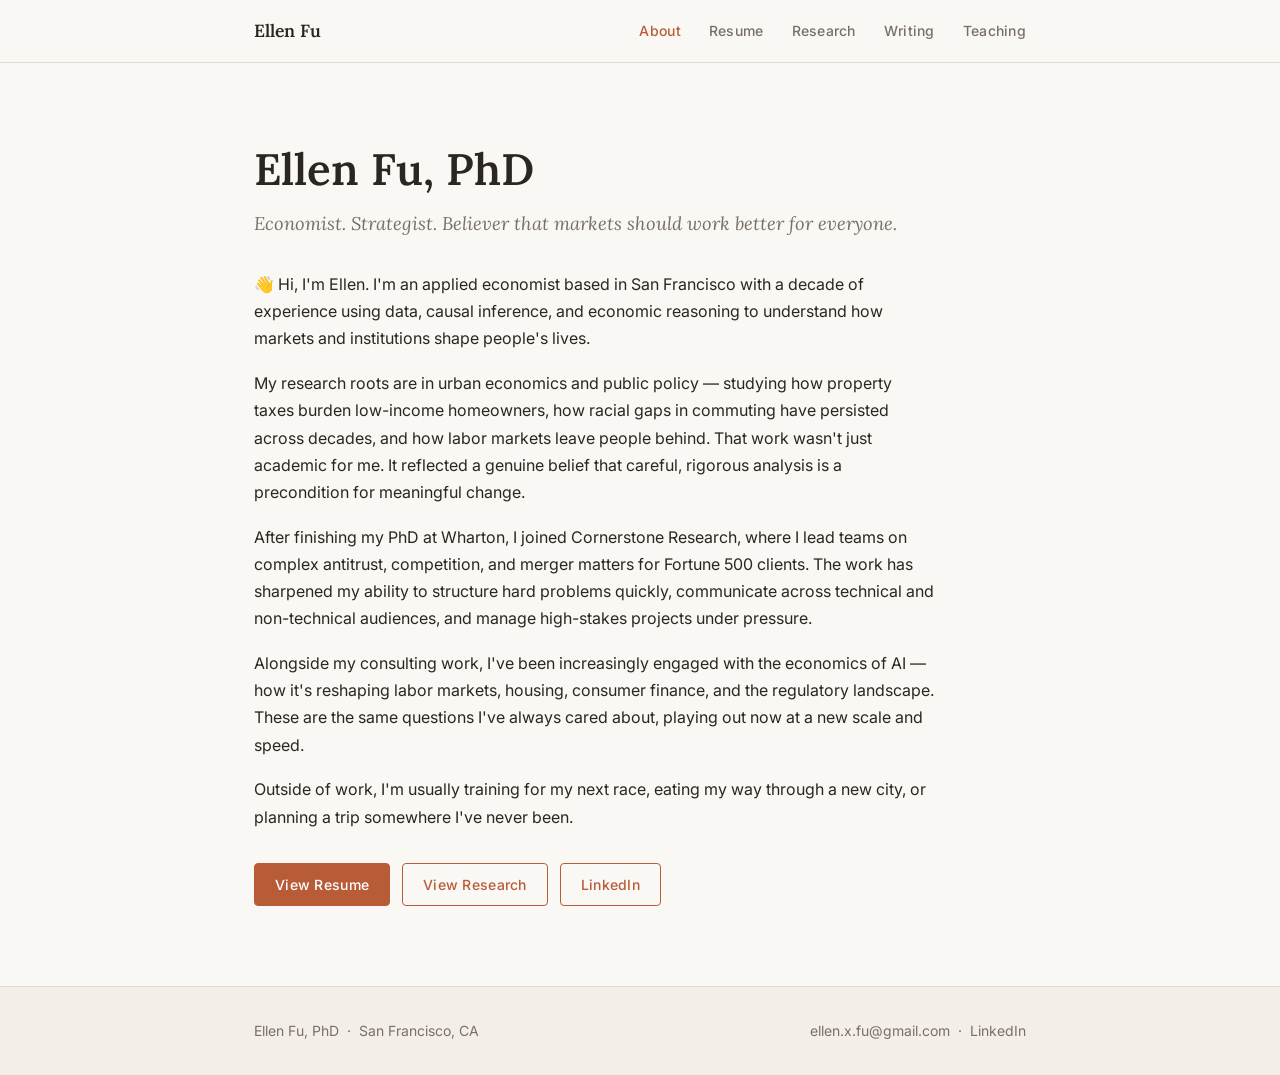
==== index.html @ 5c266d63 "Split into multi-page site" ====
<!DOCTYPE html>
<html lang="en">
<head>
  <meta charset="UTF-8" />
  <meta name="viewport" content="width=device-width, initial-scale=1.0" />
  <title>Ellen Fu, PhD</title>
  <link rel="preconnect" href="https://fonts.googleapis.com" />
  <link rel="preconnect" href="https://fonts.gstatic.com" crossorigin />
  <link href="https://fonts.googleapis.com/css2?family=Lora:ital,wght@0,400;0,600;1,400&family=Inter:wght@300;400;500&display=swap" rel="stylesheet" />
  <link rel="stylesheet" href="styles.css" />
</head>
<body>

  <header class="site-header">
    <nav class="nav-inner">
      <a class="nav-logo" href="index.html">Ellen Fu</a>
      <ul class="nav-links">
        <li><a href="index.html" class="active">About</a></li>
        <li><a href="resume.html">Resume</a></li>
        <li><a href="research.html">Research</a></li>
        <li><a href="writing.html">Writing</a></li>
        <li><a href="teaching.html">Teaching</a></li>
      </ul>
    </nav>
  </header>

  <main>
    <section class="section section-hero">
      <div class="container">
        <div class="hero-text">
          <h1>Ellen Fu, PhD</h1>
          <p class="tagline">Economist. Strategist. Believer that markets should work better for everyone.</p>
          <div class="bio">
            <p>👋 Hi, I'm Ellen. I'm an applied economist based in San Francisco with a decade of experience using data, causal inference, and economic reasoning to understand how markets and institutions shape people's lives.</p>
            <p>My research roots are in urban economics and public policy — studying how property taxes burden low-income homeowners, how racial gaps in commuting have persisted across decades, and how labor markets leave people behind. That work wasn't just academic for me. It reflected a genuine belief that careful, rigorous analysis is a precondition for meaningful change.</p>
            <p>After finishing my PhD at Wharton, I joined Cornerstone Research, where I lead teams on complex antitrust, competition, and merger matters for Fortune 500 clients. The work has sharpened my ability to structure hard problems quickly, communicate across technical and non-technical audiences, and manage high-stakes projects under pressure.</p>
            <p>Alongside my consulting work, I've been increasingly engaged with the economics of AI — how it's reshaping labor markets, housing, consumer finance, and the regulatory landscape. These are the same questions I've always cared about, playing out now at a new scale and speed.</p>
            <p>Outside of work, I'm usually training for my next race, eating my way through a new city, or planning a trip somewhere I've never been.</p>
          </div>
          <div class="hero-links">
            <a class="btn btn-primary" href="resume.html">View Resume</a>
            <a class="btn btn-secondary" href="research.html">View Research</a>
            <a class="btn btn-secondary" href="https://www.linkedin.com/in/ellenfu" target="_blank" rel="noopener">LinkedIn</a>
          </div>
        </div>
      </div>
    </section>
  </main>

  <footer class="site-footer">
    <div class="container footer-inner">
      <span>Ellen Fu, PhD &nbsp;·&nbsp; San Francisco, CA</span>
      <span>
        <a href="mailto:ellen.x.fu@gmail.com">ellen.x.fu@gmail.com</a>
        &nbsp;·&nbsp;
        <a href="https://www.linkedin.com/in/ellenfu" target="_blank" rel="noopener">LinkedIn</a>
      </span>
    </div>
  </footer>

</body>
</html>
---- styles.css ----
/* =========================================
   TOKENS
   ========================================= */
:root {
  --color-bg:        #FAF8F4;
  --color-bg-alt:    #F3EFE8;
  --color-text:      #2C2621;
  --color-text-muted:#7A6F66;
  --color-accent:    #B85C38;
  --color-accent-light: #E8C5B5;
  --color-border:    #E2DBD3;

  --font-serif: 'Lora', Georgia, serif;
  --font-sans:  'Inter', system-ui, sans-serif;

  --max-width: 820px;
  --section-pad: 5rem 1.5rem;
}

/* =========================================
   RESET & BASE
   ========================================= */
*, *::before, *::after { box-sizing: border-box; margin: 0; padding: 0; }

html { scroll-behavior: smooth; }

body {
  background: var(--color-bg);
  color: var(--color-text);
  font-family: var(--font-sans);
  font-size: 1rem;
  line-height: 1.7;
  -webkit-font-smoothing: antialiased;
}

a {
  color: var(--color-accent);
  text-decoration: none;
}
a:hover { text-decoration: underline; }

/* =========================================
   LAYOUT
   ========================================= */
.container {
  max-width: var(--max-width);
  margin: 0 auto;
  padding: 0 1.5rem;
}

.section { padding: var(--section-pad); }
.section-alt { background: var(--color-bg-alt); }

/* =========================================
   NAV
   ========================================= */
.site-header {
  position: sticky;
  top: 0;
  z-index: 100;
  background: var(--color-bg);
  border-bottom: 1px solid var(--color-border);
}

.nav-inner {
  max-width: var(--max-width);
  margin: 0 auto;
  padding: 1rem 1.5rem;
  display: flex;
  align-items: center;
  justify-content: space-between;
  gap: 1.5rem;
}

.nav-logo {
  font-family: var(--font-serif);
  font-size: 1.1rem;
  font-weight: 600;
  color: var(--color-text);
  white-space: nowrap;
}
.nav-logo:hover { text-decoration: none; color: var(--color-accent); }

.nav-links {
  list-style: none;
  display: flex;
  gap: 1.75rem;
  flex-wrap: wrap;
}

.nav-links a {
  font-size: 0.875rem;
  font-weight: 500;
  color: var(--color-text-muted);
  letter-spacing: 0.02em;
  transition: color 0.15s;
}
.nav-links a:hover,
.nav-links a.active {
  color: var(--color-accent);
  text-decoration: none;
}

/* =========================================
   HERO / ABOUT
   ========================================= */
.section-hero {
  padding-top: 5rem;
  padding-bottom: 5rem;
}

.section-hero h1 {
  font-family: var(--font-serif);
  font-size: clamp(2rem, 5vw, 2.75rem);
  font-weight: 600;
  line-height: 1.2;
  margin-bottom: 0.75rem;
  color: var(--color-text);
}

.tagline {
  font-family: var(--font-serif);
  font-style: italic;
  font-size: 1.15rem;
  color: var(--color-text-muted);
  margin-bottom: 2rem;
}

.bio p {
  margin-bottom: 1.1rem;
  font-size: 1rem;
  max-width: 68ch;
}
.bio p:last-child { margin-bottom: 0; }

.hero-links {
  margin-top: 2rem;
  display: flex;
  gap: 0.75rem;
  flex-wrap: wrap;
}

/* =========================================
   BUTTONS
   ========================================= */
.btn {
  display: inline-block;
  padding: 0.55rem 1.25rem;
  border-radius: 4px;
  font-size: 0.875rem;
  font-weight: 500;
  letter-spacing: 0.02em;
  transition: background 0.15s, color 0.15s, border-color 0.15s;
  white-space: nowrap;
}

.btn-primary {
  background: var(--color-accent);
  color: #fff;
  border: 1.5px solid var(--color-accent);
}
.btn-primary:hover {
  background: #9e4e2f;
  border-color: #9e4e2f;
  text-decoration: none;
  color: #fff;
}

.btn-secondary {
  background: transparent;
  color: var(--color-accent);
  border: 1.5px solid var(--color-accent);
}
.btn-secondary:hover {
  background: var(--color-accent-light);
  text-decoration: none;
  color: var(--color-accent);
}

/* =========================================
   SECTION HEADINGS & INTRO
   ========================================= */
.section h2 {
  font-family: var(--font-serif);
  font-size: clamp(1.5rem, 3.5vw, 2rem);
  font-weight: 600;
  margin-bottom: 1rem;
  color: var(--color-text);
}

.section h3 {
  font-family: var(--font-serif);
  font-size: 1.15rem;
  font-weight: 600;
  margin-top: 2.5rem;
  margin-bottom: 1rem;
  color: var(--color-text);
  padding-bottom: 0.4rem;
  border-bottom: 1px solid var(--color-border);
}

.section-intro {
  color: var(--color-text-muted);
  max-width: 68ch;
  margin-bottom: 1rem;
}
.section-intro:last-of-type { margin-bottom: 2rem; }

/* =========================================
   RESUME
   ========================================= */
.download-row {
  display: flex;
  gap: 0.75rem;
  flex-wrap: wrap;
  margin-bottom: 3rem;
}

.btn[aria-disabled="true"] {
  opacity: 0.5;
  cursor: default;
  pointer-events: none;
}

.resume-grid {
  display: grid;
  gap: 2rem;
}

.resume-block h3 {
  margin-top: 0;
}

.resume-item {
  display: flex;
  flex-direction: column;
  margin-bottom: 1rem;
}
.resume-item:last-child { margin-bottom: 0; }

.resume-title {
  font-weight: 500;
  color: var(--color-text);
}

.resume-org {
  font-size: 0.9rem;
  color: var(--color-text-muted);
}

.resume-note {
  font-size: 0.85rem;
  color: var(--color-text-muted);
  font-style: italic;
  margin-top: 0.15rem;
}

/* =========================================
   RESEARCH
   ========================================= */
.research-section {
  margin-bottom: 2.5rem;
}

.paper {
  margin-bottom: 2rem;
  padding-left: 1rem;
  border-left: 3px solid var(--color-accent-light);
}

.paper h4 {
  font-family: var(--font-serif);
  font-size: 1rem;
  font-weight: 600;
  margin-bottom: 0.25rem;
  line-height: 1.4;
}

.paper-authors {
  font-size: 0.875rem;
  color: var(--color-text-muted);
  margin-bottom: 0.2rem;
}

.paper-venue {
  font-size: 0.875rem;
  color: var(--color-text-muted);
  margin-bottom: 0.6rem;
}

.paper-abstract {
  font-size: 0.925rem;
  color: var(--color-text);
  max-width: 65ch;
}

.policy-list {
  list-style: none;
  display: flex;
  flex-direction: column;
  gap: 1rem;
}

.policy-list li {
  display: flex;
  flex-direction: column;
}

.policy-list a {
  font-weight: 500;
}

.policy-meta {
  font-size: 0.875rem;
  color: var(--color-text-muted);
}

/* =========================================
   WRITING
   ========================================= */
.writing-placeholder {
  font-style: italic;
  color: var(--color-text-muted);
  margin-top: 1rem;
}

/* =========================================
   TEACHING
   ========================================= */
.teaching-subsection { margin-top: 3rem; }

.course-list {
  display: flex;
  flex-direction: column;
  gap: 1.5rem;
}

.course-header {
  display: flex;
  flex-wrap: wrap;
  align-items: baseline;
  gap: 0.5rem;
  margin-bottom: 0.3rem;
}

.course-name {
  font-weight: 500;
  font-size: 1rem;
}

.course-meta {
  font-size: 0.85rem;
  color: var(--color-text-muted);
}

.course p {
  font-size: 0.925rem;
  color: var(--color-text-muted);
  max-width: 65ch;
}

/* =========================================
   FOOTER
   ========================================= */
.site-footer {
  background: var(--color-bg-alt);
  border-top: 1px solid var(--color-border);
  padding: 2rem 1.5rem;
}

.footer-inner {
  display: flex;
  flex-wrap: wrap;
  justify-content: space-between;
  gap: 0.5rem;
  font-size: 0.875rem;
  color: var(--color-text-muted);
}

.footer-inner a {
  color: var(--color-text-muted);
}
.footer-inner a:hover { color: var(--color-accent); }

/* =========================================
   RESPONSIVE
   ========================================= */
@media (max-width: 600px) {
  .nav-links { gap: 1rem; }
  .nav-links a { font-size: 0.8rem; }
  .section { padding: 3rem 1.25rem; }
  .hero-links { flex-direction: column; }
  .download-row { flex-direction: column; }
  .footer-inner { flex-direction: column; }
}
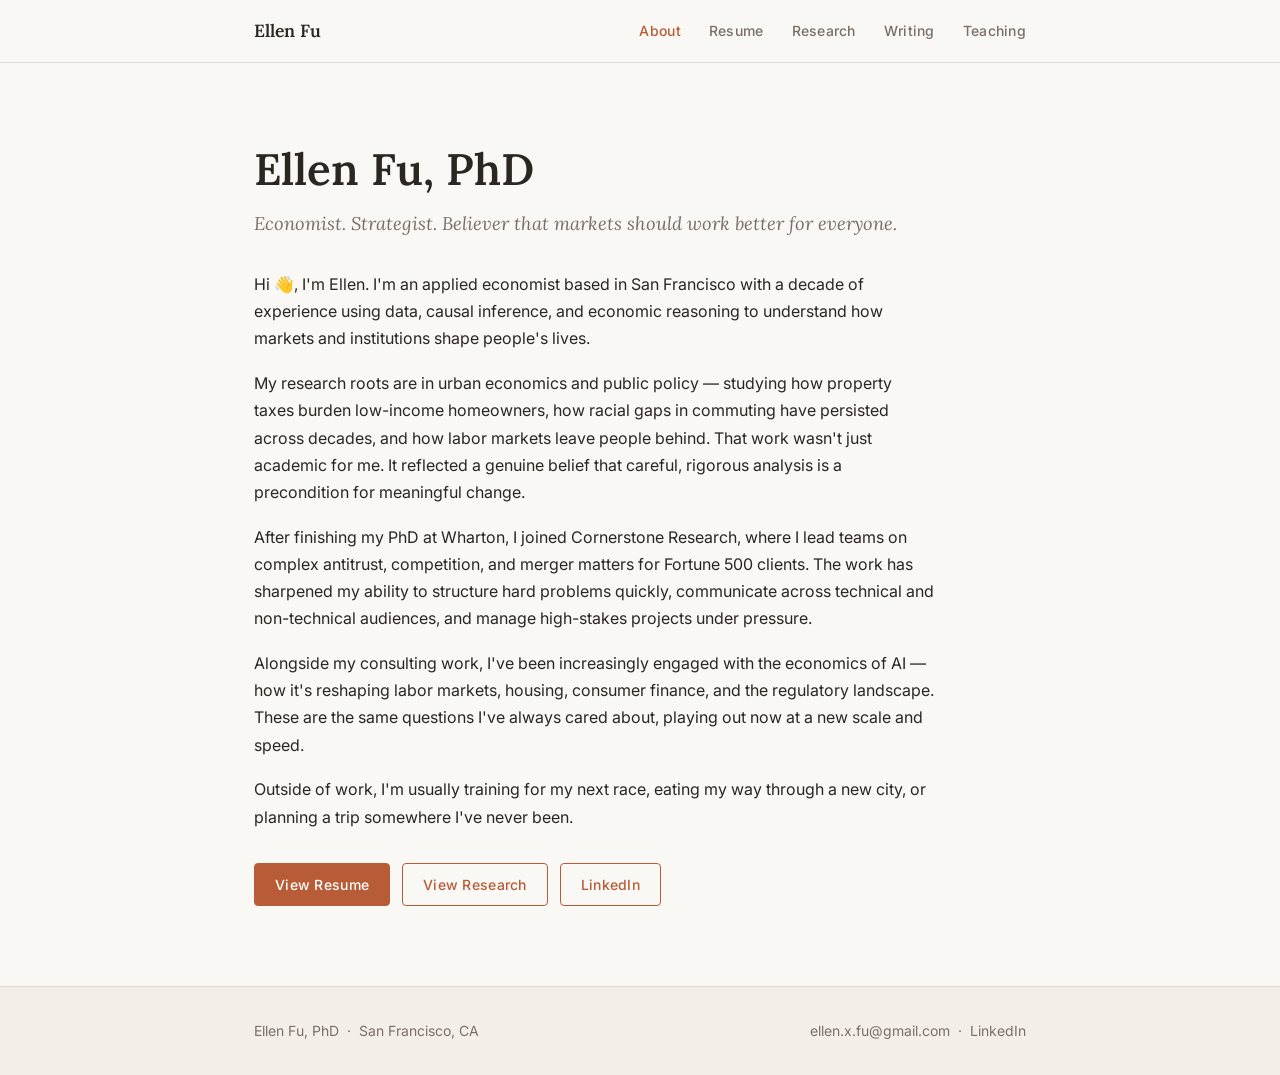
==== commit da5969fb: "Move wave emoji after Hi" ====
--- a/index.html
+++ b/index.html
@@ -31,7 +31,7 @@
           <h1>Ellen Fu, PhD</h1>
           <p class="tagline">Economist. Strategist. Believer that markets should work better for everyone.</p>
           <div class="bio">
-            <p>👋 Hi, I'm Ellen. I'm an applied economist based in San Francisco with a decade of experience using data, causal inference, and economic reasoning to understand how markets and institutions shape people's lives.</p>
+            <p>Hi 👋, I'm Ellen. I'm an applied economist based in San Francisco with a decade of experience using data, causal inference, and economic reasoning to understand how markets and institutions shape people's lives.</p>
             <p>My research roots are in urban economics and public policy — studying how property taxes burden low-income homeowners, how racial gaps in commuting have persisted across decades, and how labor markets leave people behind. That work wasn't just academic for me. It reflected a genuine belief that careful, rigorous analysis is a precondition for meaningful change.</p>
             <p>After finishing my PhD at Wharton, I joined Cornerstone Research, where I lead teams on complex antitrust, competition, and merger matters for Fortune 500 clients. The work has sharpened my ability to structure hard problems quickly, communicate across technical and non-technical audiences, and manage high-stakes projects under pressure.</p>
             <p>Alongside my consulting work, I've been increasingly engaged with the economics of AI — how it's reshaping labor markets, housing, consumer finance, and the regulatory landscape. These are the same questions I've always cared about, playing out now at a new scale and speed.</p>
@@ -40,7 +40,7 @@
           <div class="hero-links">
             <a class="btn btn-primary" href="resume.html">View Resume</a>
             <a class="btn btn-secondary" href="research.html">View Research</a>
-            <a class="btn btn-secondary" href="https://www.linkedin.com/in/ellenfu" target="_blank" rel="noopener">LinkedIn</a>
+            <a class="btn btn-secondary" href="https://www.linkedin.com/in/ellen-fu/" target="_blank" rel="noopener">LinkedIn</a>
           </div>
         </div>
       </div>
@@ -53,7 +53,7 @@
       <span>
         <a href="mailto:ellen.x.fu@gmail.com">ellen.x.fu@gmail.com</a>
         &nbsp;·&nbsp;
-        <a href="https://www.linkedin.com/in/ellenfu" target="_blank" rel="noopener">LinkedIn</a>
+        <a href="https://www.linkedin.com/in/ellen-fu/" target="_blank" rel="noopener">LinkedIn</a>
       </span>
     </div>
   </footer>
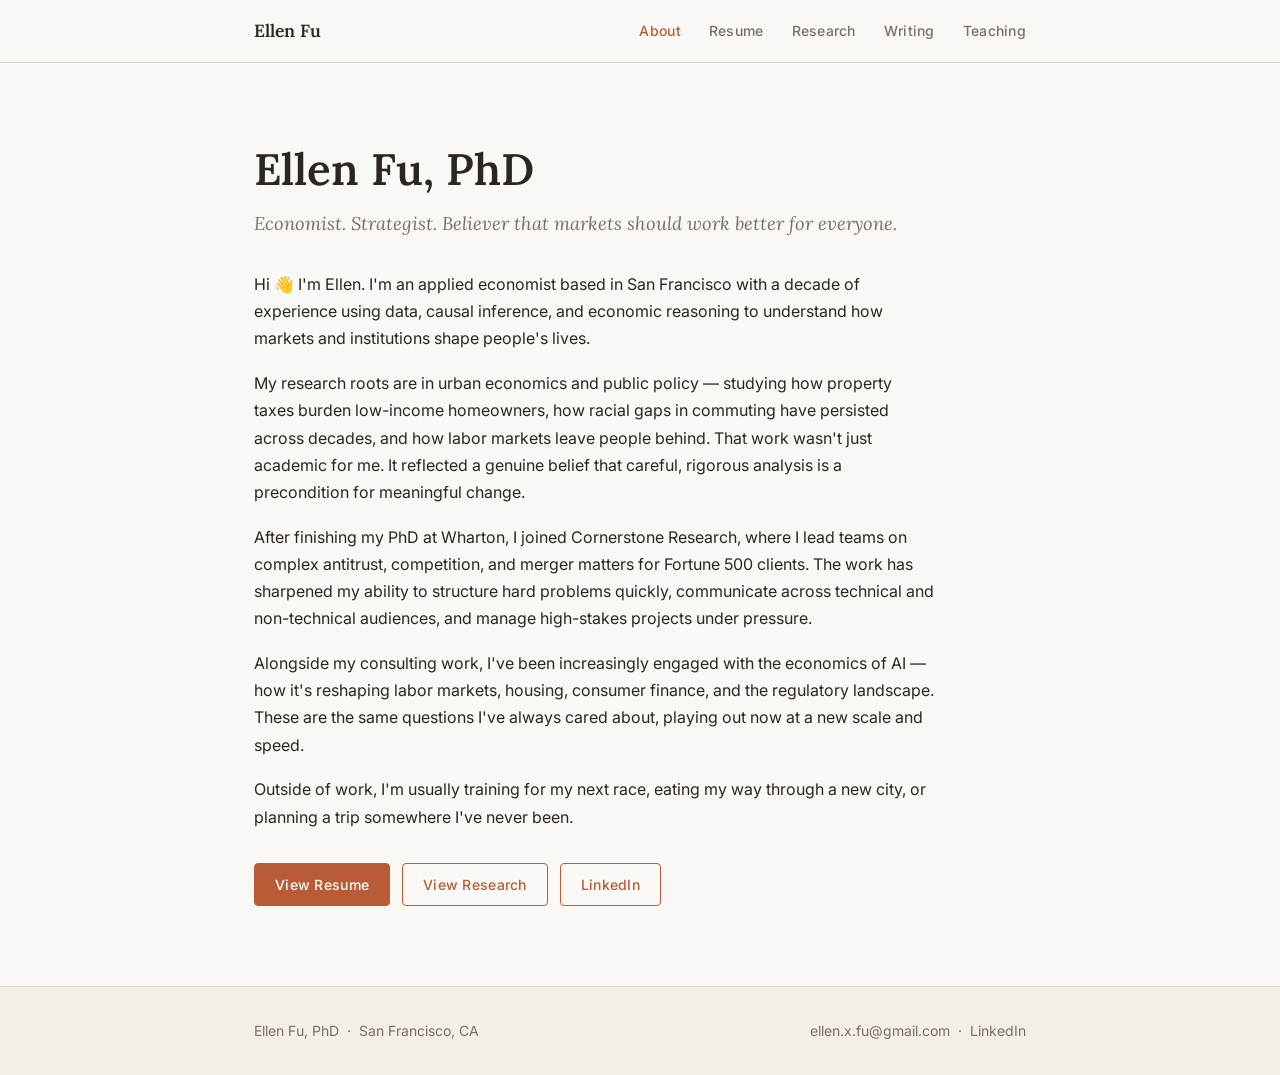
==== commit 7f49a5a0: "Remove comma after emoji" ====
--- a/index.html
+++ b/index.html
@@ -31,7 +31,7 @@
           <h1>Ellen Fu, PhD</h1>
           <p class="tagline">Economist. Strategist. Believer that markets should work better for everyone.</p>
           <div class="bio">
-            <p>Hi 👋, I'm Ellen. I'm an applied economist based in San Francisco with a decade of experience using data, causal inference, and economic reasoning to understand how markets and institutions shape people's lives.</p>
+            <p>Hi 👋 I'm Ellen. I'm an applied economist based in San Francisco with a decade of experience using data, causal inference, and economic reasoning to understand how markets and institutions shape people's lives.</p>
             <p>My research roots are in urban economics and public policy — studying how property taxes burden low-income homeowners, how racial gaps in commuting have persisted across decades, and how labor markets leave people behind. That work wasn't just academic for me. It reflected a genuine belief that careful, rigorous analysis is a precondition for meaningful change.</p>
             <p>After finishing my PhD at Wharton, I joined Cornerstone Research, where I lead teams on complex antitrust, competition, and merger matters for Fortune 500 clients. The work has sharpened my ability to structure hard problems quickly, communicate across technical and non-technical audiences, and manage high-stakes projects under pressure.</p>
             <p>Alongside my consulting work, I've been increasingly engaged with the economics of AI — how it's reshaping labor markets, housing, consumer finance, and the regulatory landscape. These are the same questions I've always cared about, playing out now at a new scale and speed.</p>
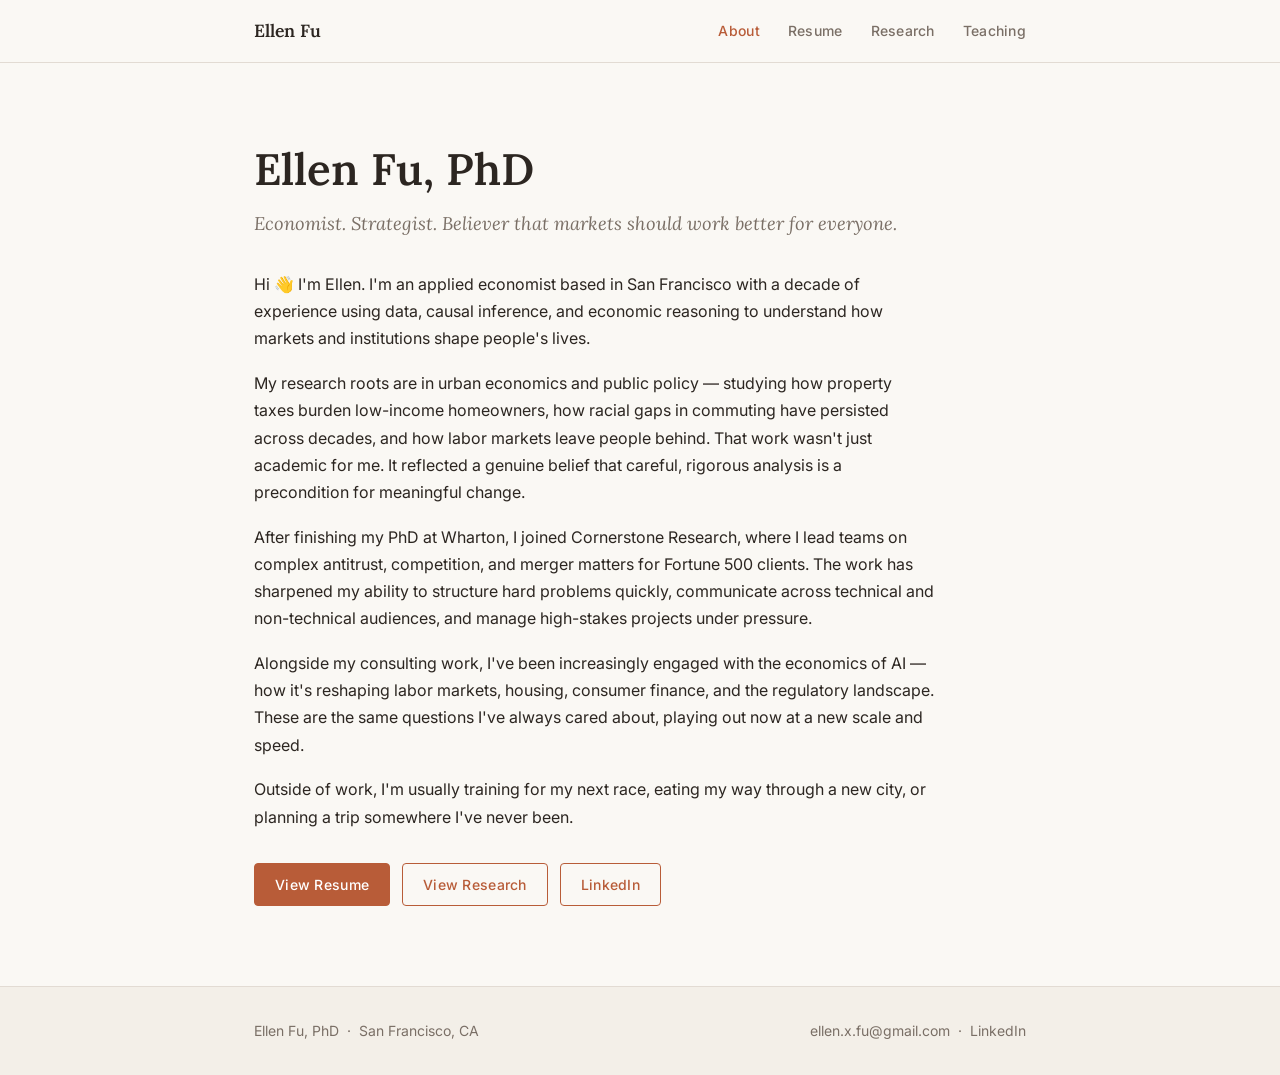
==== commit ce26679e: "Remove Writing from nav" ====
--- a/index.html
+++ b/index.html
@@ -18,7 +18,7 @@
         <li><a href="index.html" class="active">About</a></li>
         <li><a href="resume.html">Resume</a></li>
         <li><a href="research.html">Research</a></li>
-        <li><a href="writing.html">Writing</a></li>
+        
         <li><a href="teaching.html">Teaching</a></li>
       </ul>
     </nav>
--- a/styles.css
+++ b/styles.css
@@ -340,7 +340,15 @@
   flex-wrap: wrap;
   align-items: baseline;
   gap: 0.5rem;
-  margin-bottom: 0.3rem;
+  margin-bottom: 0.2rem;
+}
+
+.course-number {
+  font-size: 0.8rem;
+  font-weight: 500;
+  color: var(--color-accent);
+  letter-spacing: 0.03em;
+  text-transform: uppercase;
 }
 
 .course-name {
@@ -351,6 +359,7 @@
 .course-meta {
   font-size: 0.85rem;
   color: var(--color-text-muted);
+  margin-bottom: 0.35rem;
 }
 
 .course p {
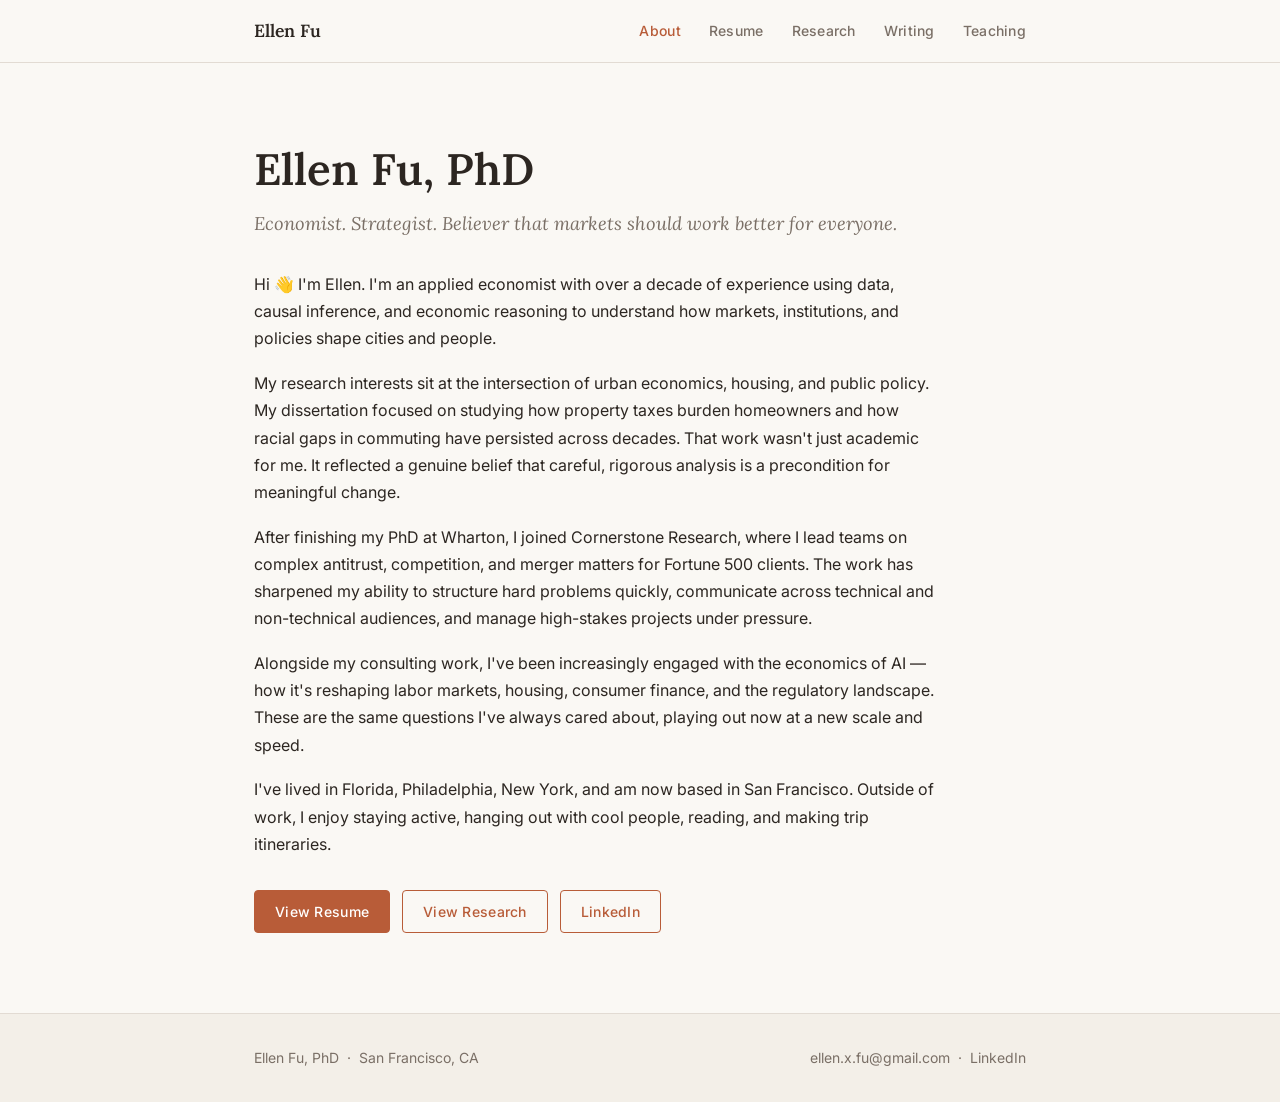
==== commit db337bd2: "Update About bio and restore Writing nav link" ====
--- a/index.html
+++ b/index.html
@@ -18,7 +18,7 @@
         <li><a href="index.html" class="active">About</a></li>
         <li><a href="resume.html">Resume</a></li>
         <li><a href="research.html">Research</a></li>
-        
+        <li><a href="writing.html">Writing</a></li>
         <li><a href="teaching.html">Teaching</a></li>
       </ul>
     </nav>
@@ -31,11 +31,11 @@
           <h1>Ellen Fu, PhD</h1>
           <p class="tagline">Economist. Strategist. Believer that markets should work better for everyone.</p>
           <div class="bio">
-            <p>Hi 👋 I'm Ellen. I'm an applied economist based in San Francisco with a decade of experience using data, causal inference, and economic reasoning to understand how markets and institutions shape people's lives.</p>
-            <p>My research roots are in urban economics and public policy — studying how property taxes burden low-income homeowners, how racial gaps in commuting have persisted across decades, and how labor markets leave people behind. That work wasn't just academic for me. It reflected a genuine belief that careful, rigorous analysis is a precondition for meaningful change.</p>
+            <p>Hi 👋 I'm Ellen. I'm an applied economist with over a decade of experience using data, causal inference, and economic reasoning to understand how markets, institutions, and policies shape cities and people.</p>
+            <p>My research interests sit at the intersection of urban economics, housing, and public policy. My dissertation focused on studying how property taxes burden homeowners and how racial gaps in commuting have persisted across decades. That work wasn't just academic for me. It reflected a genuine belief that careful, rigorous analysis is a precondition for meaningful change.</p>
             <p>After finishing my PhD at Wharton, I joined Cornerstone Research, where I lead teams on complex antitrust, competition, and merger matters for Fortune 500 clients. The work has sharpened my ability to structure hard problems quickly, communicate across technical and non-technical audiences, and manage high-stakes projects under pressure.</p>
             <p>Alongside my consulting work, I've been increasingly engaged with the economics of AI — how it's reshaping labor markets, housing, consumer finance, and the regulatory landscape. These are the same questions I've always cared about, playing out now at a new scale and speed.</p>
-            <p>Outside of work, I'm usually training for my next race, eating my way through a new city, or planning a trip somewhere I've never been.</p>
+            <p>I've lived in Florida, Philadelphia, New York, and am now based in San Francisco. Outside of work, I enjoy staying active, hanging out with cool people, reading, and making trip itineraries.</p>
           </div>
           <div class="hero-links">
             <a class="btn btn-primary" href="resume.html">View Resume</a>
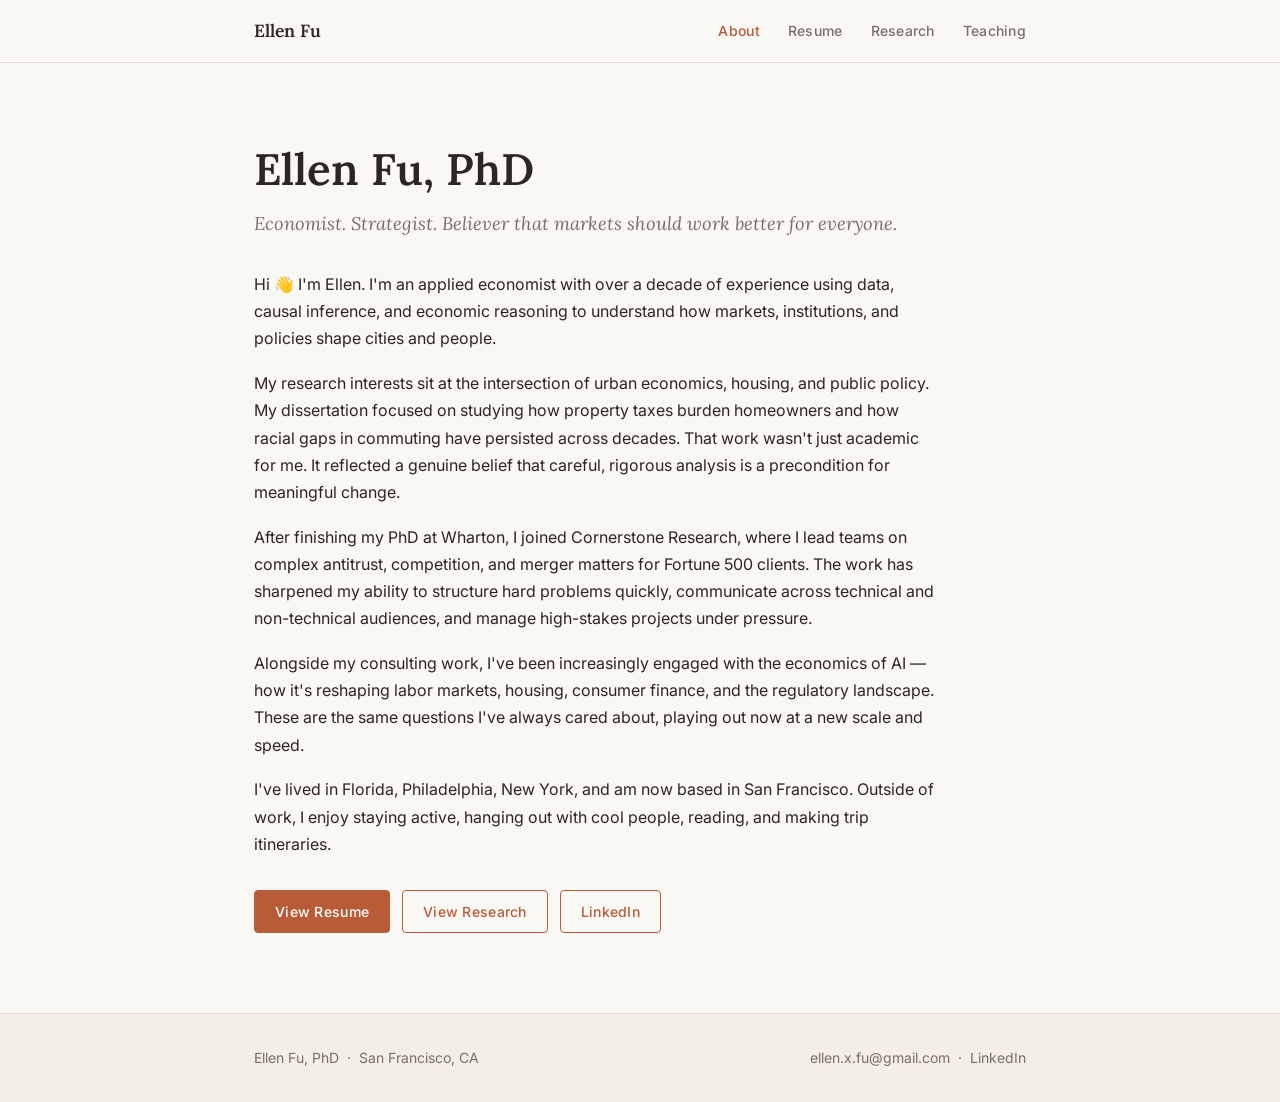
==== commit 6e403145: "Remove Writing nav link from all pages" ====
--- a/index.html
+++ b/index.html
@@ -18,7 +18,6 @@
         <li><a href="index.html" class="active">About</a></li>
         <li><a href="resume.html">Resume</a></li>
         <li><a href="research.html">Research</a></li>
-        <li><a href="writing.html">Writing</a></li>
         <li><a href="teaching.html">Teaching</a></li>
       </ul>
     </nav>
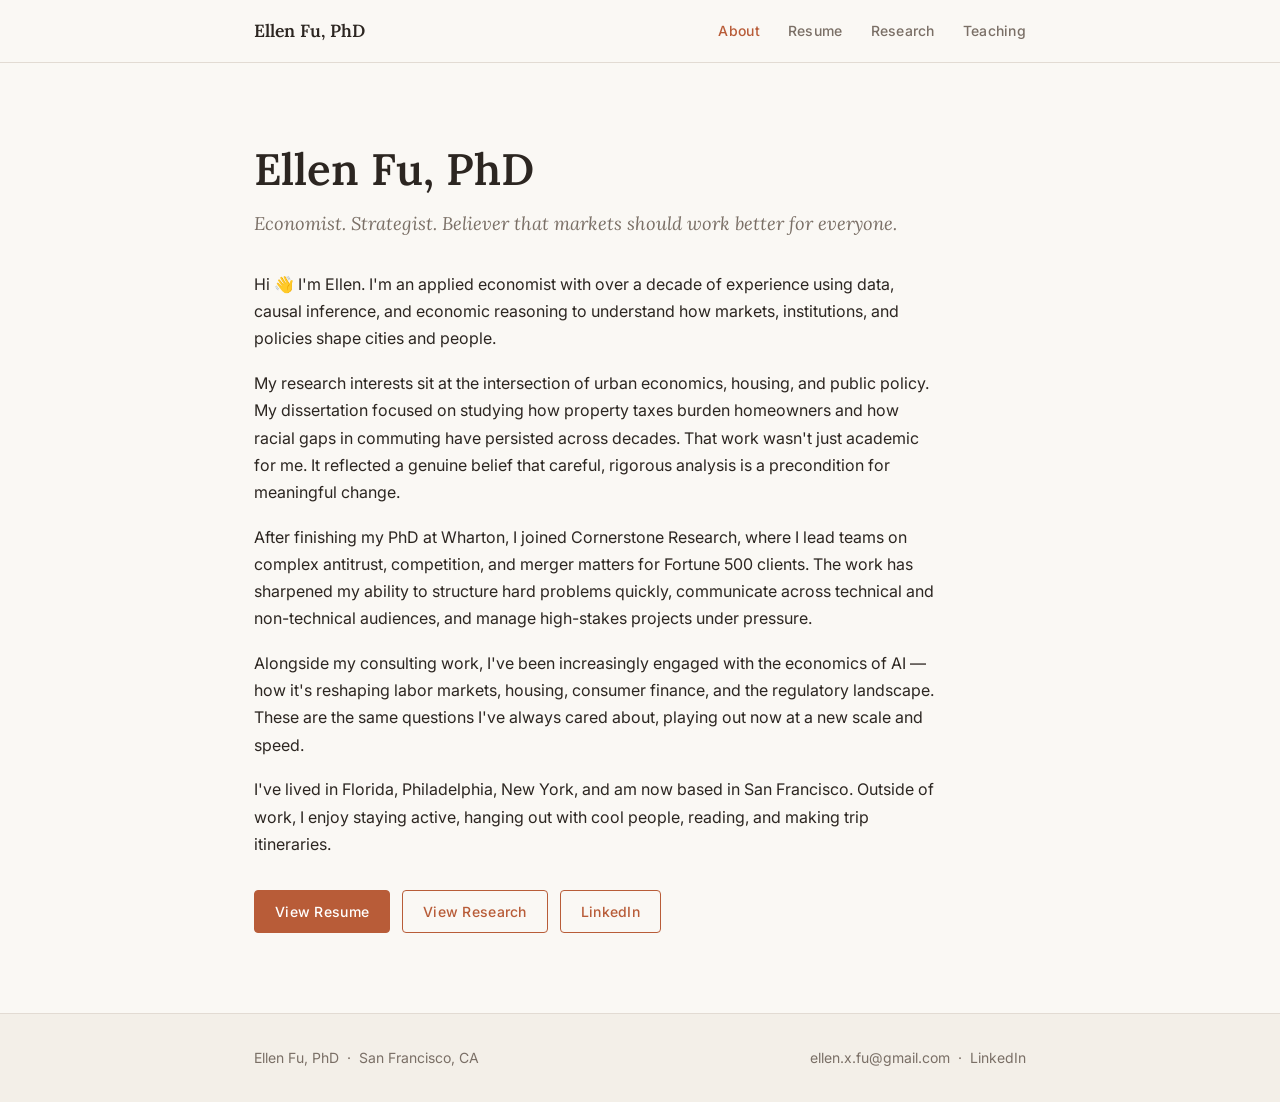
==== commit 1db6f785: "Update nav logo to Ellen Fu, PhD" ====
--- a/index.html
+++ b/index.html
@@ -13,7 +13,7 @@
 
   <header class="site-header">
     <nav class="nav-inner">
-      <a class="nav-logo" href="index.html">Ellen Fu</a>
+      <a class="nav-logo" href="index.html">Ellen Fu, PhD</a>
       <ul class="nav-links">
         <li><a href="index.html" class="active">About</a></li>
         <li><a href="resume.html">Resume</a></li>
--- a/styles.css
+++ b/styles.css
@@ -294,6 +294,15 @@
   max-width: 65ch;
 }
 
+.tldr {
+  font-weight: 600;
+  color: var(--color-accent);
+  font-size: 0.8rem;
+  letter-spacing: 0.04em;
+  text-transform: uppercase;
+  margin-right: 0.35rem;
+}
+
 .policy-list {
   list-style: none;
   display: flex;
